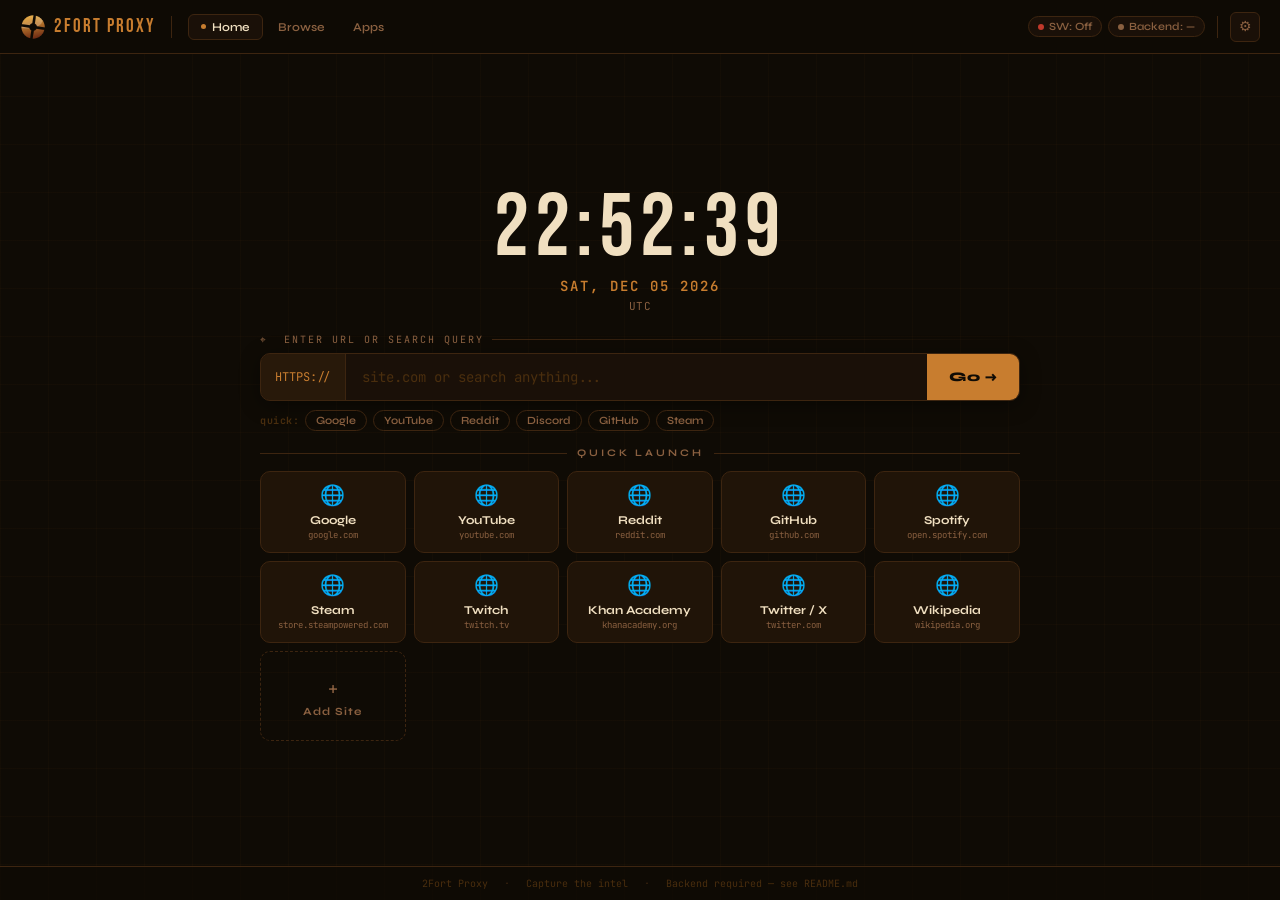
==== index.html @ a3788269 "Add files via upload" ====
<!DOCTYPE html>
<html lang="en">
<head>
  <meta charset="UTF-8"/>
  <meta name="viewport" content="width=device-width, initial-scale=1.0"/>
  <title>2Fort Proxy</title>
  <link rel="preconnect" href="https://fonts.googleapis.com">
  <link href="https://fonts.googleapis.com/css2?family=Bebas+Neue&family=Syne:wght@400;600;700;800&family=JetBrains+Mono:wght@400;600&display=swap" rel="stylesheet">
  <style>
    :root {
      --bg:      #0f0b05;
      --surface: #1a1008;
      --card:    #201408;
      --border:  #3d2510;
      --accent:  #c87d2f;
      --gold:    #e8a84a;
      --text:    #f0dfc0;
      --muted:   #8a6040;
      --dim:     #4a2e0e;
      --green:   #5dbb63;
      --red:     #c0392b;
    }

    *, *::before, *::after { margin: 0; padding: 0; box-sizing: border-box; }
    html, body { height: 100%; overflow: hidden; }

    body {
      font-family: 'Syne', sans-serif;
      background: var(--bg);
      color: var(--text);
      display: flex;
      flex-direction: column;
    }

    body::before {
      content: '';
      position: fixed; inset: 0; z-index: 0; pointer-events: none;
      background-image:
        linear-gradient(rgba(200,125,47,0.03) 1px, transparent 1px),
        linear-gradient(90deg, rgba(200,125,47,0.03) 1px, transparent 1px);
      background-size: 48px 48px;
    }

    /* ── TOPBAR ── */
    .topbar {
      position: relative; z-index: 10;
      display: flex; align-items: center;
      height: 54px; flex-shrink: 0;
      padding: 0 20px;
      background: rgba(15,11,5,0.96);
      border-bottom: 1px solid var(--border);
      backdrop-filter: blur(10px);
      gap: 16px;
    }

    .logo-wrap {
      display: flex; align-items: center; gap: 8px;
      text-decoration: none; flex-shrink: 0;
    }
    .logo-img {
      width: 26px; height: 26px; object-fit: contain;
      mix-blend-mode: screen; filter: brightness(1.1);
    }
    .logo-name {
      font-family: 'Bebas Neue', sans-serif;
      font-size: 19px; letter-spacing: 2px; color: var(--accent);
    }

    .bar-div { width: 1px; height: 22px; background: var(--border); flex-shrink: 0; }

    .tab-row { display: flex; align-items: center; gap: 2px; }
    .tab-item {
      display: flex; align-items: center; gap: 6px;
      padding: 5px 12px; border-radius: 6px;
      font-size: 12px; font-weight: 600; color: var(--muted);
      cursor: pointer; text-decoration: none;
      transition: all 0.14s; white-space: nowrap;
      border: 1px solid transparent;
    }
    .tab-item:hover { color: var(--text); background: rgba(200,125,47,0.06); }
    .tab-item.active { color: var(--text); background: var(--surface); border-color: var(--border); }
    .tab-dot { width: 5px; height: 5px; border-radius: 50%; background: var(--accent); flex-shrink: 0; }

    .bar-right { display: flex; align-items: center; gap: 12px; flex-shrink: 0; margin-left: auto; }

    .pill-row { display: flex; align-items: center; gap: 6px; }
    .status-pill {
      display: flex; align-items: center; gap: 5px;
      padding: 3px 9px; border-radius: 20px;
      font-size: 11px; font-weight: 600;
      border: 1px solid var(--border); color: var(--muted);
      background: var(--surface); white-space: nowrap;
    }
    .s-dot {
      width: 6px; height: 6px; border-radius: 50%;
      background: var(--muted); flex-shrink: 0; transition: all 0.3s;
    }
    .s-dot.ok  { background: var(--green); box-shadow: 0 0 6px var(--green); animation: pdot 2.5s infinite; }
    .s-dot.bad { background: var(--red); }
    @keyframes pdot {
      0%,100% { box-shadow: 0 0 4px var(--green); }
      50%      { box-shadow: 0 0 10px var(--green); }
    }

    .icon-btn {
      width: 30px; height: 30px; border-radius: 6px;
      border: 1px solid var(--border); background: var(--surface);
      display: flex; align-items: center; justify-content: center;
      color: var(--muted); text-decoration: none; font-size: 14px;
      transition: all 0.14s; flex-shrink: 0;
    }
    .icon-btn:hover { border-color: var(--accent); color: var(--accent); }

    /* ── MAIN ── */
    .main {
      position: relative; z-index: 1;
      flex: 1; display: flex; flex-direction: column;
      align-items: center; justify-content: center;
      padding: 20px 24px 14px; min-height: 0;
    }

    /* ── CLOCK above search ── */
    .clock-block {
      width: 100%; max-width: 760px;
      display: flex; flex-direction: column;
      align-items: center; text-align: center;
      margin-bottom: 20px; gap: 4px;
    }
    .clock-time {
      font-family: 'Bebas Neue', sans-serif;
      font-size: 88px; letter-spacing: 6px;
      color: var(--text); line-height: 1;
    }
    .clock-date {
      font-family: 'JetBrains Mono', monospace;
      font-size: 14px; font-weight: 600;
      color: var(--accent); letter-spacing: 2px; text-transform: uppercase;
    }
    .clock-tz {
      font-family: 'JetBrains Mono', monospace;
      font-size: 11px; color: var(--muted); letter-spacing: 0.5px;
    }

    /* ── URL BAR ── */
    .url-zone { width: 100%; max-width: 760px; }

    .url-label {
      font-family: 'JetBrains Mono', monospace;
      font-size: 10px; letter-spacing: 2px; color: var(--muted);
      text-transform: uppercase; margin-bottom: 7px;
      display: flex; align-items: center; gap: 8px;
    }
    .url-label::after {
      content: ''; flex: 1; height: 1px;
      background: linear-gradient(to right, var(--border), transparent);
    }

    .url-bar {
      display: flex; align-items: stretch;
      background: var(--surface); border: 1px solid var(--border);
      border-radius: 10px; overflow: hidden;
      transition: border-color 0.18s, box-shadow 0.18s;
      box-shadow: 0 4px 20px rgba(0,0,0,0.4);
    }
    .url-bar:focus-within {
      border-color: var(--accent);
      box-shadow: 0 0 0 3px rgba(200,125,47,0.1), 0 4px 24px rgba(0,0,0,0.5);
    }

    .url-scheme {
      display: flex; align-items: center; padding: 0 14px;
      background: rgba(200,125,47,0.08);
      border-right: 1px solid var(--border);
      font-family: 'JetBrains Mono', monospace;
      font-size: 12px; color: var(--accent); flex-shrink: 0;
    }
    .url-input {
      flex: 1; background: none; border: none; outline: none;
      color: var(--text); font-family: 'JetBrains Mono', monospace;
      font-size: 14px; padding: 14px 16px; min-width: 0;
    }
    .url-input::placeholder { color: var(--dim); }
    .url-go {
      background: var(--accent); border: none; color: #0f0b05;
      font-family: 'Syne', sans-serif; font-size: 13px; font-weight: 800;
      padding: 0 22px; cursor: pointer; flex-shrink: 0;
      transition: background 0.18s; letter-spacing: 0.5px;
    }
    .url-go:hover { background: var(--gold); }

    .quick-row {
      display: flex; align-items: center; gap: 6px;
      margin-top: 9px; flex-wrap: wrap;
    }
    .quick-lbl {
      font-size: 10px; font-weight: 600; color: var(--dim);
      letter-spacing: 0.5px; font-family: 'JetBrains Mono', monospace;
    }
    .qpill {
      font-size: 11px; font-weight: 600; color: var(--muted);
      background: none; border: 1px solid var(--border);
      border-radius: 20px; padding: 3px 10px;
      cursor: pointer; transition: all 0.14s; font-family: 'Syne', sans-serif;
    }
    .qpill:hover { color: var(--accent); border-color: var(--accent); background: rgba(200,125,47,0.07); }

    /* ── DIVIDER ── */
    .section-divider {
      width: 100%; max-width: 760px;
      display: flex; align-items: center; gap: 10px;
      margin: 16px 0 12px;
    }
    .section-divider span {
      font-size: 10px; font-weight: 700; letter-spacing: 3px;
      text-transform: uppercase; color: var(--muted); white-space: nowrap;
    }
    .section-divider::before, .section-divider::after {
      content: ''; flex: 1; height: 1px; background: var(--border);
    }

    /* ── GRID ── */
    .grid-wrap { width: 100%; max-width: 760px; }

    /* delete button on each card */
    .ql-del {
      position: absolute; top: 5px; right: 6px;
      width: 18px; height: 18px; border-radius: 4px;
      background: rgba(192,57,43,0.0); border: none;
      color: transparent; font-size: 11px; line-height: 18px; text-align: center;
      cursor: pointer; transition: all 0.15s; padding: 0;
    }
    .ql-card:hover .ql-del {
      background: rgba(192,57,43,0.25); color: #ff9988;
    }
    .ql-del:hover { background: rgba(192,57,43,0.7) !important; color: #fff !important; }

    /* + add card */
    .ql-add {
      background: transparent;
      border: 1px dashed var(--border);
      border-radius: 10px; padding: 14px 10px 11px;
      text-align: center; cursor: pointer;
      transition: all 0.18s; display: flex;
      flex-direction: column; align-items: center; justify-content: center; gap: 6px;
      color: var(--muted); min-height: 90px;
    }
    .ql-add:hover { border-color: var(--accent); color: var(--accent); background: rgba(200,125,47,0.05); }
    .ql-add-icon { font-size: 22px; line-height: 1; }
    .ql-add-lbl { font-size: 11px; font-weight: 700; letter-spacing: 1px; }

    /* ── MODAL ── */
    .modal-overlay {
      display: none; position: fixed; inset: 0; z-index: 200;
      background: rgba(0,0,0,0.7); backdrop-filter: blur(4px);
      align-items: center; justify-content: center;
    }
    .modal-overlay.open { display: flex; }

    .modal {
      background: var(--surface); border: 1px solid var(--border);
      border-radius: 12px; padding: 24px; width: 340px; max-width: 90vw;
      box-shadow: 0 20px 60px rgba(0,0,0,0.7);
    }
    .modal-title {
      font-family: 'Bebas Neue', sans-serif; font-size: 22px;
      letter-spacing: 2px; color: var(--text); margin-bottom: 18px;
    }
    .modal label {
      display: block; font-size: 10px; font-weight: 700;
      letter-spacing: 2px; color: var(--muted); margin-bottom: 5px;
      text-transform: uppercase;
    }
    .modal-field { margin-bottom: 14px; }
    .modal input {
      width: 100%; background: var(--card); border: 1px solid var(--border);
      border-radius: 7px; color: var(--text);
      font-family: 'JetBrains Mono', monospace; font-size: 13px;
      padding: 9px 12px; outline: none; transition: border-color 0.15s;
    }
    .modal input:focus { border-color: var(--accent); }
    .modal-btns { display: flex; gap: 8px; margin-top: 6px; }
    .modal-cancel {
      flex: 1; background: none; border: 1px solid var(--border);
      border-radius: 7px; color: var(--muted); font-family: 'Syne', sans-serif;
      font-size: 13px; font-weight: 700; padding: 9px; cursor: pointer;
      transition: all 0.15s;
    }
    .modal-cancel:hover { border-color: var(--muted); color: var(--text); }
    .modal-confirm {
      flex: 2; background: var(--accent); border: none;
      border-radius: 7px; color: #0f0b05; font-family: 'Syne', sans-serif;
      font-size: 13px; font-weight: 800; padding: 9px; cursor: pointer;
      transition: background 0.15s; letter-spacing: 0.5px;
    }
    .modal-confirm:hover { background: var(--gold); }

    .ql-grid {
      display: grid;
      grid-template-columns: repeat(5, 1fr);
      gap: 8px;
    }

    .ql-card {
      background: var(--card); border: 1px solid var(--border);
      border-radius: 10px; padding: 14px 10px 11px;
      text-align: center; cursor: pointer;
      transition: all 0.18s; position: relative; overflow: hidden;
    }
    .ql-card::before {
      content: ''; position: absolute; top: 0; left: 0; right: 0; height: 2px;
      background: linear-gradient(90deg, transparent, var(--accent), transparent);
      opacity: 0; transition: opacity 0.22s;
    }
    .ql-card:hover { border-color: var(--accent); transform: translateY(-2px); box-shadow: 0 8px 20px rgba(0,0,0,0.4); }
    .ql-card:hover::before { opacity: 1; }
    .ql-card:active { transform: translateY(0); }

    /* favicon icon */
    .ql-icon {
      width: 28px; height: 28px; object-fit: contain;
      display: block; margin: 0 auto 7px;
      border-radius: 4px;
    }
    /* fallback emoji hidden by default, shown if img fails */
    .ql-icon-fallback {
      display: none; font-size: 20px; margin-bottom: 7px; line-height: 1;
    }
    .ql-icon.broken { display: none; }
    .ql-icon.broken + .ql-icon-fallback { display: block; }

    .ql-name { font-size: 12px; font-weight: 700; color: var(--text); transition: color 0.18s; }
    .ql-card:hover .ql-name { color: var(--accent); }
    .ql-host {
      font-family: 'JetBrains Mono', monospace;
      font-size: 9px; color: var(--muted); margin-top: 2px;
      overflow: hidden; text-overflow: ellipsis; white-space: nowrap;
    }

    /* ── BOTTOM BAR ── */
    .bottombar {
      position: relative; z-index: 10;
      display: flex; align-items: center; justify-content: center;
      gap: 16px; height: 34px; flex-shrink: 0;
      padding: 0 24px; border-top: 1px solid var(--border);
      background: rgba(15,11,5,0.7);
      font-family: 'JetBrains Mono', monospace; font-size: 10px; color: var(--dim);
    }
    .bb-sep { color: var(--border); }

    @media (max-width: 700px) {
      .topbar { padding: 0 12px; gap: 10px; }
      .pill-row { display: none; }
      .ql-grid { grid-template-columns: repeat(3, 1fr); }
      .tab-item span { display: none; }
      .clock-time { font-size: 52px; letter-spacing: 3px; }
    }
  </style>
</head>
<body>

  <!-- ── TOP BAR ── -->
  <header class="topbar">
    <a href="index.html" class="logo-wrap">
      <img class="logo-img" id="navLogo" alt=""/>
      <span class="logo-name">2Fort Proxy</span>
    </a>
    <div class="bar-div"></div>
    <div class="tab-row">
      <a href="index.html" class="tab-item active">
        <div class="tab-dot"></div>
        <span>Home</span>
      </a>
      <a href="browse.html" class="tab-item"><span>Browse</span></a>
      <a href="apps.html"   class="tab-item"><span>Apps</span></a>
    </div>
    <div class="bar-right">
      <div class="pill-row">
        <div class="status-pill"><div class="s-dot" id="swDot"></div><span id="swText">SW</span></div>
        <div class="status-pill"><div class="s-dot" id="proxyDot"></div><span id="proxyText">Backend</span></div>
      </div>
      <div class="bar-div"></div>
      <a href="settings.html" class="icon-btn" title="Settings">⚙</a>
    </div>
  </header>

  <!-- ── MAIN ── -->
  <main class="main">

    <!-- Clock -->
    <div class="clock-block">
      <div class="clock-time" id="clockTime">00:00:00</div>
      <div class="clock-date" id="clockDate">MON, JAN 01</div>
      <div class="clock-tz"   id="clockTz">UTC+0</div>
    </div>

    <!-- URL bar -->
    <div class="url-zone">
      <div class="url-label">⌖ &nbsp;Enter URL or search query</div>
      <div class="url-bar">
        <div class="url-scheme">HTTPS://</div>
        <input
          id="q" class="url-input" type="text"
          placeholder="site.com or search anything..."
          autocomplete="off" spellcheck="false"
        />
        <button class="url-go" onclick="doNav()">Go →</button>
      </div>
      <div class="quick-row">
        <span class="quick-lbl">quick:</span>
        <span class="qpill" onclick="fill('https://google.com')">Google</span>
        <span class="qpill" onclick="fill('https://youtube.com')">YouTube</span>
        <span class="qpill" onclick="fill('https://reddit.com')">Reddit</span>
        <span class="qpill" onclick="fill('https://discord.com')">Discord</span>
        <span class="qpill" onclick="fill('https://github.com')">GitHub</span>
        <span class="qpill" onclick="fill('https://store.steampowered.com')">Steam</span>
      </div>
    </div>

    <!-- Section label -->
    <div class="section-divider"><span>Quick Launch</span></div>

    <!-- Grid with real favicons -->
    <div class="grid-wrap">
      <div class="ql-grid" id="qlGrid"></div>
    </div>
  </main>

  <!-- ── ADD SITE MODAL ── -->
  <div class="modal-overlay" id="modalOverlay">
    <div class="modal">
      <div class="modal-title">Add Site</div>
      <div class="modal-field">
        <label>Site Name</label>
        <input id="mName" type="text" placeholder="e.g. Twitch"/>
      </div>
      <div class="modal-field">
        <label>URL</label>
        <input id="mUrl" type="text" placeholder="https://twitch.tv"/>
      </div>
      <div class="modal-btns">
        <button class="modal-cancel" onclick="closeModal()">Cancel</button>
        <button class="modal-confirm" onclick="confirmAdd()">Add →</button>
      </div>
    </div>
  </div>

  <!-- ── BOTTOM BAR ── -->
  <footer class="bottombar">
    <span>2Fort Proxy</span>
    <span class="bb-sep">·</span>
    <span>Capture the intel</span>
    <span class="bb-sep">·</span>
    <span>Backend required — see README.md</span>
  </footer>

  <script>
    // ── Logo ─────────────────────────────────────────────
    const LOGO = '[data-uri]';
    document.getElementById('navLogo').src = LOGO;

    // ── Clock ─────────────────────────────────────────────
    const DAYS   = ['Sun','Mon','Tue','Wed','Thu','Fri','Sat'];
    const MONTHS = ['Jan','Feb','Mar','Apr','May','Jun','Jul','Aug','Sep','Oct','Nov','Dec'];

    function updateClock() {
      const now = new Date();
      const h = String(now.getHours()).padStart(2,'0');
      const m = String(now.getMinutes()).padStart(2,'0');
      const s = String(now.getSeconds()).padStart(2,'0');
      document.getElementById('clockTime').textContent = `${h}:${m}:${s}`;
      document.getElementById('clockDate').textContent =
        `${DAYS[now.getDay()]}, ${MONTHS[now.getMonth()]} ${String(now.getDate()).padStart(2,'0')} ${now.getFullYear()}`;
      // timezone offset
      const off = -now.getTimezoneOffset();
      const sign = off >= 0 ? '+' : '-';
      const oh = String(Math.floor(Math.abs(off)/60)).padStart(2,'0');
      const om = String(Math.abs(off)%60).padStart(2,'0');
      const tz = (Intl.DateTimeFormat().resolvedOptions().timeZone || `UTC${sign}${oh}:${om}`).replace(/_/g, ' ');
      document.getElementById('clockTz').textContent = tz;
    }
    updateClock();
    setInterval(updateClock, 1000);

    // ── Quick launch sites ────────────────────────────────
    const DEFAULT_SITES = [
      { name: 'Google',       url: 'https://google.com',             host: 'google.com' },
      { name: 'YouTube',      url: 'https://youtube.com',            host: 'youtube.com' },
      { name: 'Reddit',       url: 'https://reddit.com',             host: 'reddit.com' },
      { name: 'GitHub',       url: 'https://github.com',             host: 'github.com' },
      { name: 'Spotify',      url: 'https://open.spotify.com',       host: 'open.spotify.com' },
      { name: 'Steam',        url: 'https://store.steampowered.com', host: 'store.steampowered.com' },
      { name: 'Twitch',       url: 'https://twitch.tv',              host: 'twitch.tv' },
      { name: 'Khan Academy', url: 'https://khanacademy.org',        host: 'khanacademy.org' },
      { name: 'Twitter / X',  url: 'https://twitter.com',            host: 'twitter.com' },
      { name: 'Wikipedia',    url: 'https://wikipedia.org',          host: 'wikipedia.org' },
    ];

    function loadSites() {
      try { return JSON.parse(localStorage.getItem('2fp-sites')) || DEFAULT_SITES; } catch { return DEFAULT_SITES; }
    }
    function saveSites(sites) {
      localStorage.setItem('2fp-sites', JSON.stringify(sites));
    }

    function hostFrom(url) {
      try { return new URL(url).hostname; } catch { return url.replace(/^https?:\/\//,'').split('/')[0]; }
    }

    function faviconUrl(host) {
      return `https://www.google.com/s2/favicons?domain=${host}&sz=64`;
    }

    function buildGrid() {
      const sites = loadSites();
      const grid = document.getElementById('qlGrid');
      grid.innerHTML = sites.map((site, i) => `
        <div class="ql-card" onclick="go('${site.url}')">
          <button class="ql-del" onclick="delSite(event,${i})" title="Remove">✕</button>
          <img
            class="ql-icon"
            src="${faviconUrl(site.host)}"
            alt="${site.name}"
            onerror="this.classList.add('broken')"
          />
          <div class="ql-icon-fallback">🌐</div>
          <div class="ql-name">${site.name}</div>
          <div class="ql-host">${site.host}</div>
        </div>
      `).join('') + `
        <div class="ql-add" onclick="openModal()">
          <div class="ql-add-icon">+</div>
          <div class="ql-add-lbl">Add Site</div>
        </div>
      `;
    }
    buildGrid();

    function delSite(e, i) {
      e.stopPropagation();
      const sites = loadSites();
      sites.splice(i, 1);
      saveSites(sites);
      buildGrid();
    }

    // ── Modal ─────────────────────────────────────────────
    function openModal() {
      document.getElementById('modalOverlay').classList.add('open');
      setTimeout(() => document.getElementById('mName').focus(), 50);
    }
    function closeModal() {
      document.getElementById('modalOverlay').classList.remove('open');
      document.getElementById('mName').value = '';
      document.getElementById('mUrl').value  = '';
    }
    function confirmAdd() {
      const name = document.getElementById('mName').value.trim();
      let   url  = document.getElementById('mUrl').value.trim();
      if (!name || !url) return;
      if (!/^https?:\/\//i.test(url)) url = 'https://' + url;
      const host = hostFrom(url);
      const sites = loadSites();
      sites.push({ name, url, host });
      saveSites(sites);
      buildGrid();
      closeModal();
    }
    // close on overlay click or Escape
    document.getElementById('modalOverlay').addEventListener('click', e => { if (e.target === e.currentTarget) closeModal(); });
    document.addEventListener('keydown', e => { if (e.key === 'Escape') closeModal(); });
    document.getElementById('mUrl').addEventListener('keydown', e => { if (e.key === 'Enter') confirmAdd(); });

    // ── Navigation ────────────────────────────────────────
    const q = document.getElementById('q');
    q.addEventListener('keydown', e => { if (e.key === 'Enter') doNav(); });
    function fill(url) { q.value = url.replace('https://',''); q.focus(); }
    function go(url) { window.location.href = `browse.html?url=${encodeURIComponent(url)}`; }
    function doNav() {
      let v = q.value.trim(); if (!v) return;
      const isUrl = /^https?:\/\//i.test(v) || /^[a-z0-9-]+\.[a-z]{2,}/i.test(v);
      if (!isUrl) v = `https://www.google.com/search?q=${encodeURIComponent(v)}`;
      else if (!/^https?:\/\//i.test(v)) v = 'https://' + v;
      go(v);
    }

    // ── SW status ─────────────────────────────────────────
    async function checkSW() {
      const dot = document.getElementById('swDot');
      const txt = document.getElementById('swText');
      if (!('serviceWorker' in navigator)) { dot.classList.add('bad'); txt.textContent = 'SW: N/A'; return; }
      try {
        const regs = await navigator.serviceWorker.getRegistrations();
        if (regs.length) { dot.classList.add('ok'); txt.textContent = 'SW: Active'; }
        else             { dot.classList.add('bad'); txt.textContent = 'SW: Off'; }
      } catch { dot.classList.add('bad'); txt.textContent = 'SW: Error'; }
    }

    // ── Backend status ────────────────────────────────────
    async function checkBackend() {
      const dot = document.getElementById('proxyDot');
      const txt = document.getElementById('proxyText');
      let cfg = {};
      try { cfg = JSON.parse(localStorage.getItem('2fp-config')) || {}; } catch {}
      if (!cfg.backendUrl) { txt.textContent = 'Backend: —'; return; }
      txt.textContent = 'Backend: …';
      try {
        const r = await fetch(cfg.backendUrl + (cfg.barePath||'/bare/'), { signal: AbortSignal.timeout(4000) });
        if (r.ok || r.status < 500) { dot.classList.add('ok'); txt.textContent = 'Backend: OK'; }
        else throw new Error();
      } catch { dot.classList.add('bad'); txt.textContent = 'Backend: Down'; }
    }

    // ── Cloaking & panic ──────────────────────────────────
    (function init() {
      let cfg = {};
      try { cfg = JSON.parse(localStorage.getItem('2fp-config')) || {}; } catch {}
      if (cfg.cloakTitle) document.title = cfg.cloakTitle;
      if (cfg.cloakIcon) {
        const l = document.querySelector("link[rel='icon']") ||
                  Object.assign(document.createElement('link'), {rel:'icon'});
        l.href = cfg.cloakIcon; document.head.appendChild(l);
      }
      if (cfg.panicKey) {
        document.addEventListener('keydown', e => {
          if (e.key !== cfg.panicKey) return;
          cfg.panicClose ? window.close() : (window.location.href = cfg.panicUrl || 'https://google.com');
        });
      }
    })();

    checkSW();
    checkBackend();
  </script>
  <script src="static/js/config.js"></script>
  <script src="static/js/register-sw.js"></script>
</body>
</html>
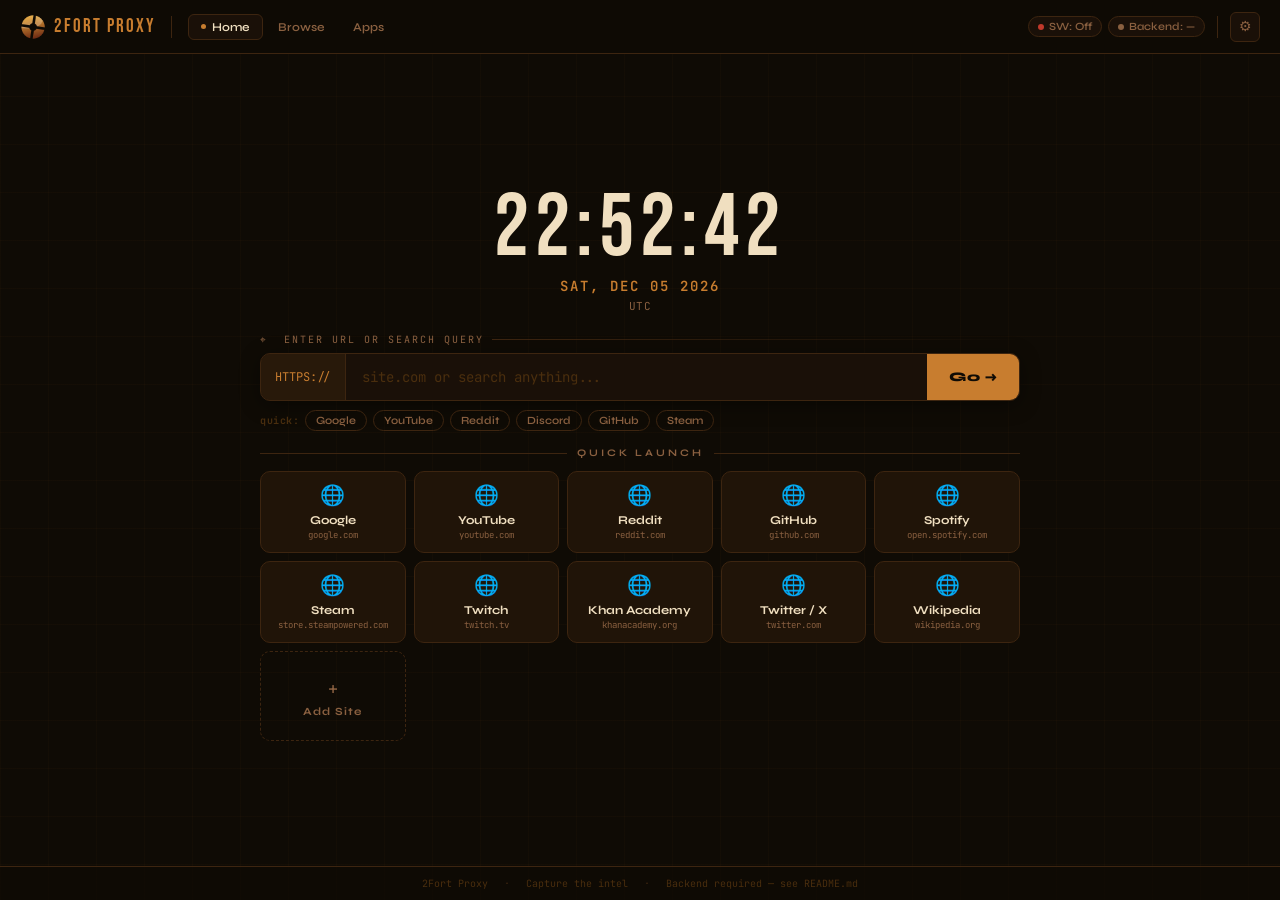
==== commit 6c789101: "Update index.html" ====
--- a/index.html
+++ b/index.html
@@ -604,7 +604,7 @@
       if (!cfg.backendUrl) { txt.textContent = 'Backend: —'; return; }
       txt.textContent = 'Backend: …';
       try {
-        const r = await fetch(cfg.backendUrl + (cfg.barePath||'/bare/'), { signal: AbortSignal.timeout(4000) });
+        const r = await fetch(cfg.backendUrl + '/', { signal: AbortSignal.timeout(4000) });
         if (r.ok || r.status < 500) { dot.classList.add('ok'); txt.textContent = 'Backend: OK'; }
         else throw new Error();
       } catch { dot.classList.add('bad'); txt.textContent = 'Backend: Down'; }
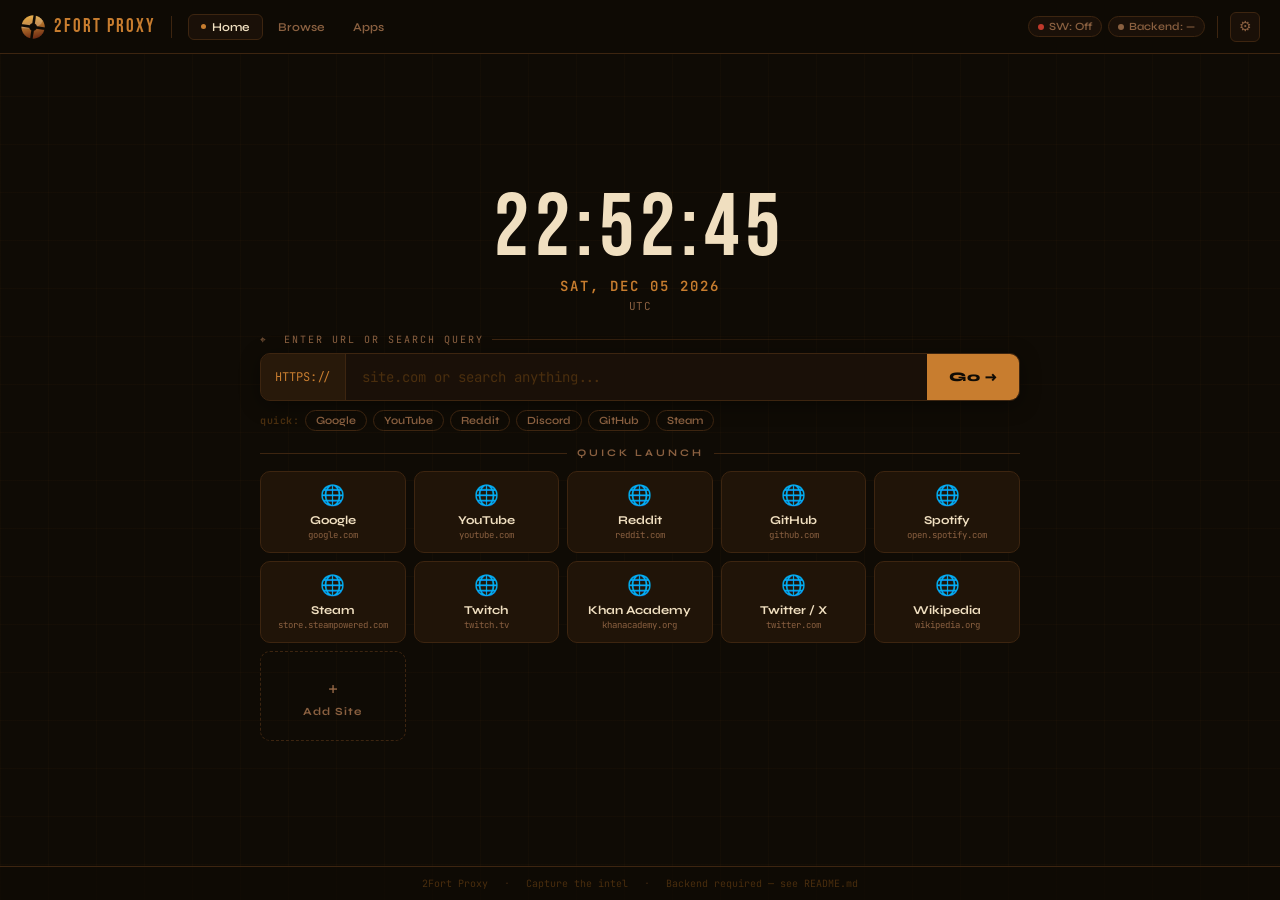
==== commit 8f4fc9f9: "Update index.html" ====
--- a/index.html
+++ b/index.html
@@ -631,7 +631,18 @@
     checkSW();
     checkBackend();
   </script>
-  <script src="static/js/config.js"></script>
+<script src="static/js/config.js"></script>
   <script src="static/js/register-sw.js"></script>
+  <script>
+  (async () => {
+    const regs = await navigator.serviceWorker.getRegistrations();
+    await Promise.all(regs.map(r => r.unregister()));
+    await new Promise(r => {
+      const req = indexedDB.deleteDatabase('$scramjet');
+      req.onsuccess = r;
+      req.onerror = r;
+    });
+  })();
+  </script>
 </body>
 </html>
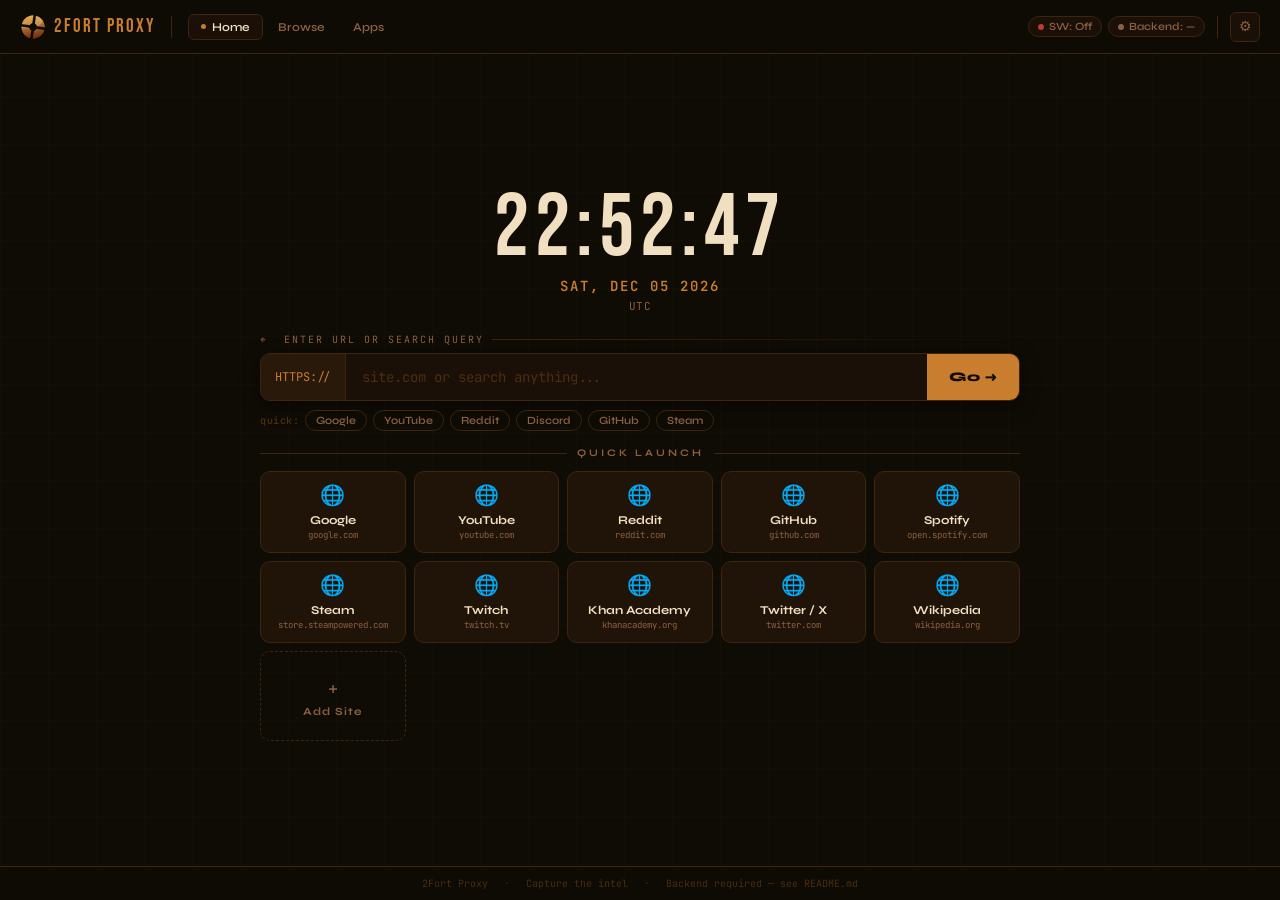
==== commit dd05e167: "Update index.html" ====
--- a/index.html
+++ b/index.html
@@ -457,6 +457,9 @@
     // ── Logo ─────────────────────────────────────────────
     const LOGO = '[data-uri]';
     document.getElementById('navLogo').src = LOGO;
+    const _fav = document.createElement('link');
+_fav.rel = 'icon'; _fav.type = 'image/jpeg'; _fav.href = LOGO;
+document.head.appendChild(_fav);
 
     // ── Clock ─────────────────────────────────────────────
     const DAYS   = ['Sun','Mon','Tue','Wed','Thu','Fri','Sat'];
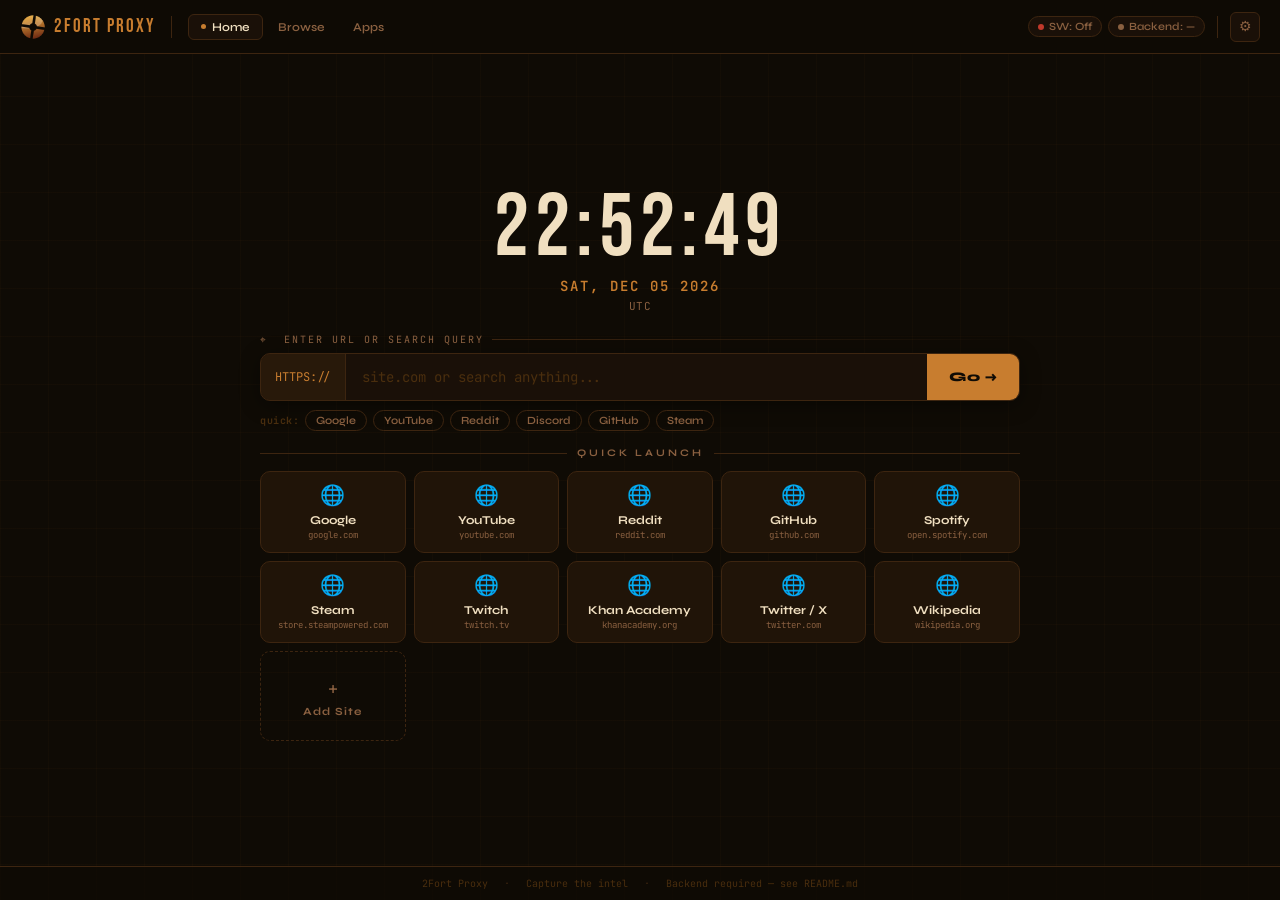
==== commit 4c9e67bc: "Update index.html" ====
--- a/index.html
+++ b/index.html
@@ -455,7 +455,7 @@
 
   <script>
     // ── Logo ─────────────────────────────────────────────
-    const LOGO = '[data-uri]';
+    const LOGO = '[data-uri]';
     document.getElementById('navLogo').src = LOGO;
     const _fav = document.createElement('link');
 _fav.rel = 'icon'; _fav.type = 'image/jpeg'; _fav.href = LOGO;
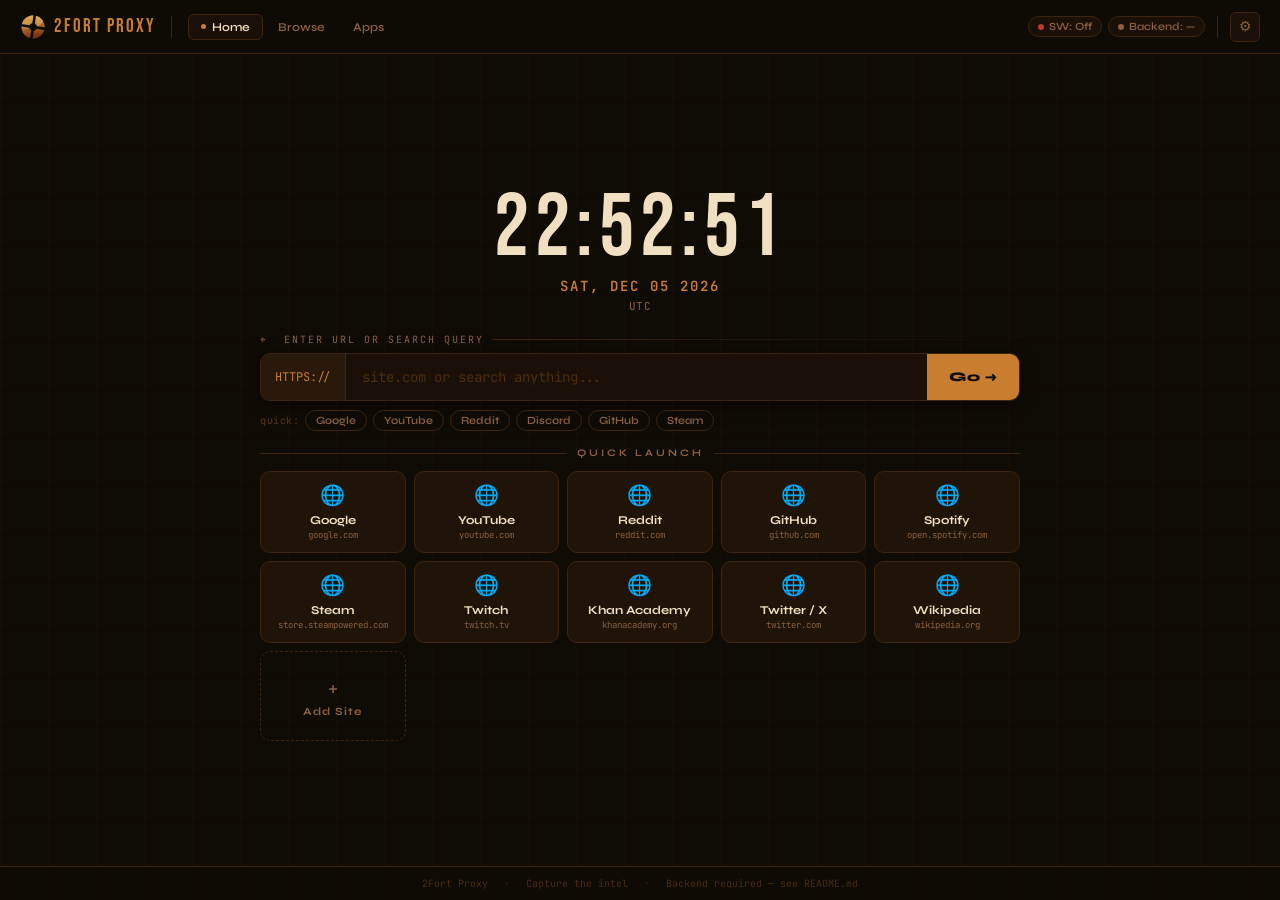
==== commit 05de0abf: "Update index.html" ====
--- a/index.html
+++ b/index.html
@@ -607,7 +607,7 @@
       if (!cfg.backendUrl) { txt.textContent = 'Backend: —'; return; }
       txt.textContent = 'Backend: …';
       try {
-        const r = await fetch(cfg.backendUrl + '/', { signal: AbortSignal.timeout(4000) });
+        const r = await fetch(cfg.backendUrl + '/2fort-proxy/', { signal: AbortSignal.timeout(4000) });
         if (r.ok || r.status < 500) { dot.classList.add('ok'); txt.textContent = 'Backend: OK'; }
         else throw new Error();
       } catch { dot.classList.add('bad'); txt.textContent = 'Backend: Down'; }
